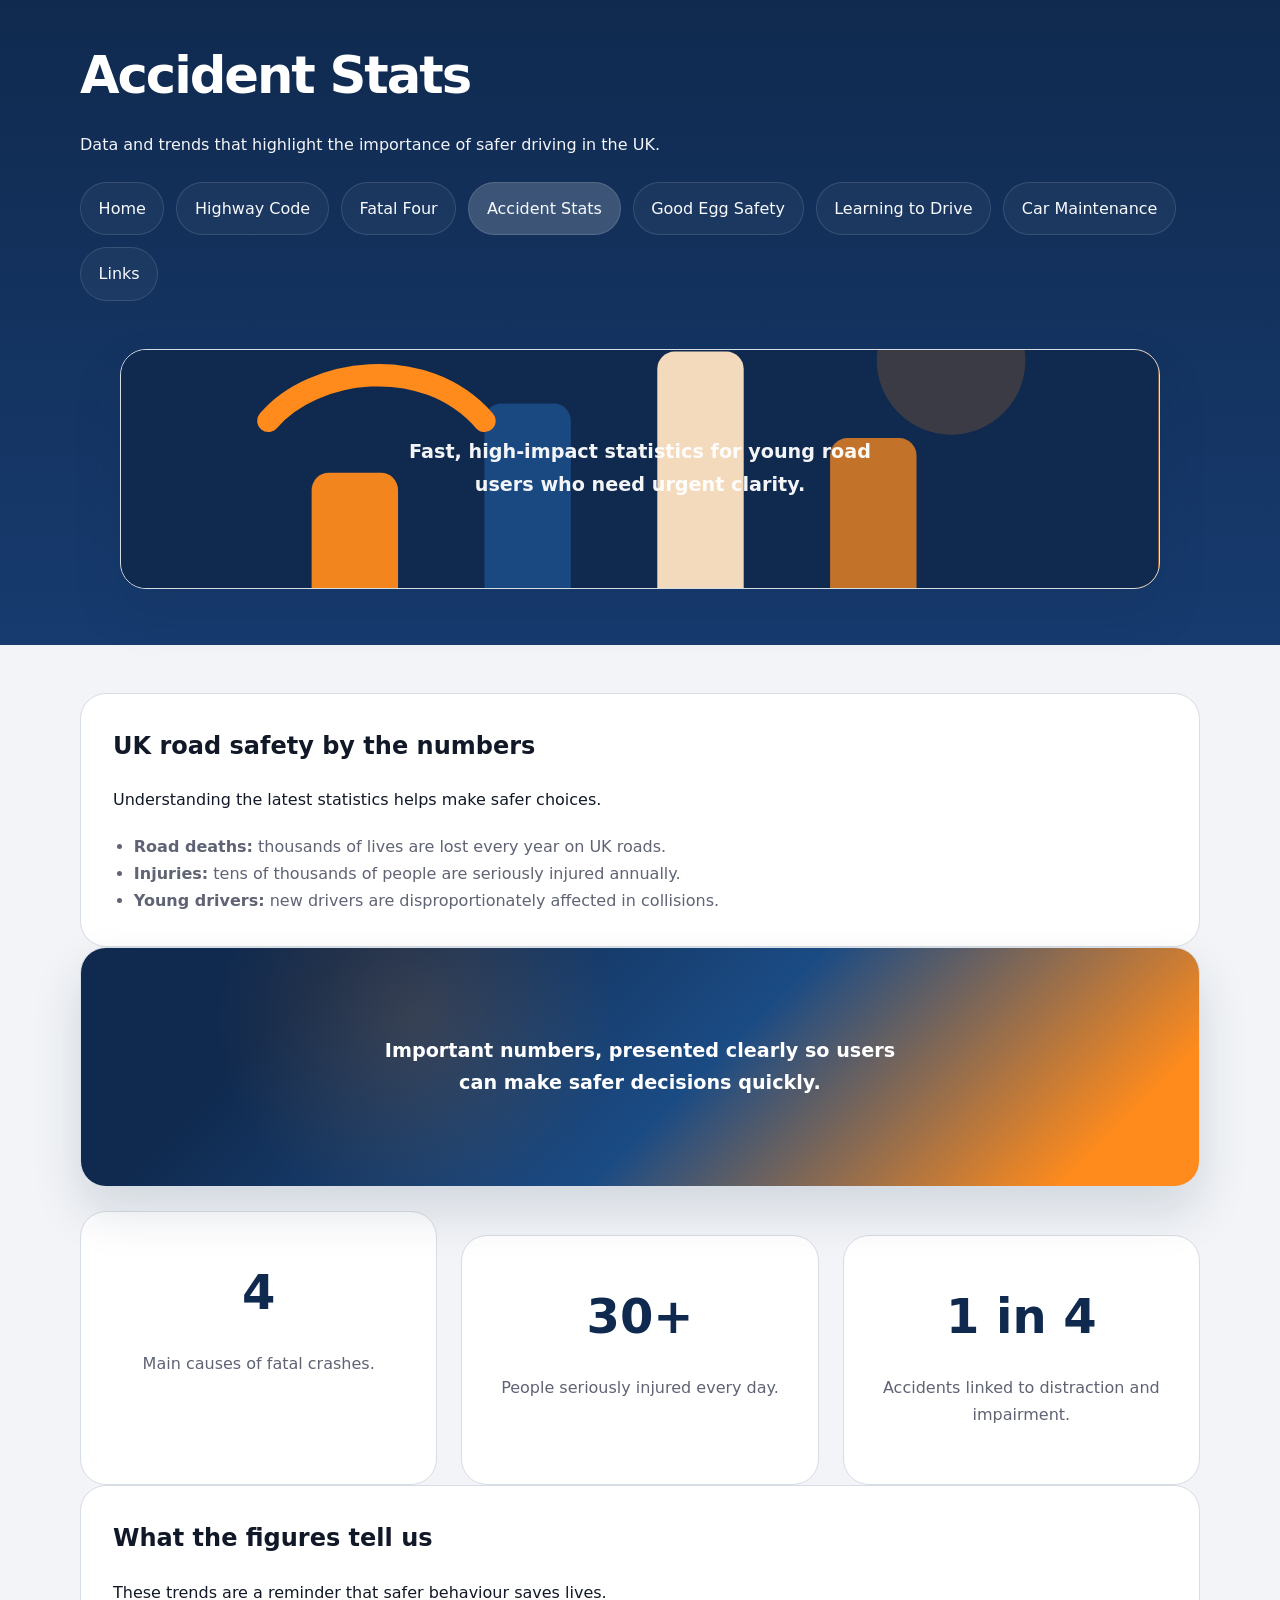
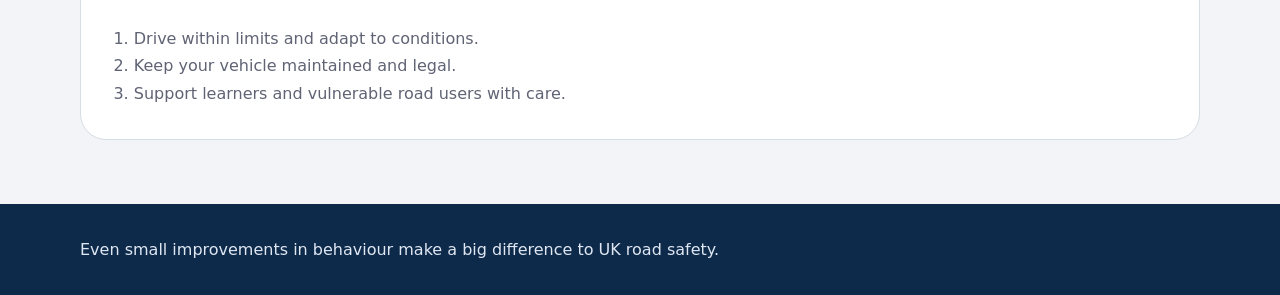
==== accident-stats.html @ f9543c54 "main done" ====
﻿<!DOCTYPE html>
<html lang="en">

<head>
    <meta charset="UTF-8">
    <meta name="viewport" content="width=device-width, initial-scale=1.0">
    <title>Accident Stats</title>
    <link rel="stylesheet" href="assets/css/style.css">
</head>

<body>
    <header class="site-header">
        <div class="container header-top">
            <div>
                <h1>Accident Stats</h1>
                <p>Data and trends that highlight the importance of safer driving in the UK.</p>
                <nav class="main-nav">
                    <a href="index.html">Home</a>
                    <a href="highway-code.html">Highway Code</a>
                    <a href="fatal-four.html">Fatal Four</a>
                    <a href="accident-stats.html" class="active">Accident Stats</a>
                    <a href="good-egg-safety.html">Good Egg Safety</a>
                    <a href="learning-to-drive.html">Learning to Drive</a>
                    <a href="car-maintenance.html">Car Maintenance</a>
                    <a href="links.html">Links</a>
                </nav>
            </div>
            <figure class="page-image stats" aria-hidden="true">
                <img src="assets/images/hero-stats.svg" alt="Road safety statistics illustration">
                <p>Fast, high-impact statistics for young road users who need urgent clarity.</p>
            </figure>
        </div>
    </header>

    <main class="container">
        <section class="section-block">
            <h2>UK road safety by the numbers</h2>
            <p>Understanding the latest statistics helps make safer choices.</p>
            <ul>
                <li><strong>Road deaths:</strong> thousands of lives are lost every year on UK roads.</li>
                <li><strong>Injuries:</strong> tens of thousands of people are seriously injured annually.</li>
                <li><strong>Young drivers:</strong> new drivers are disproportionately affected in collisions.</li>
            </ul>
        </section>

        <section class="page-image stats">
            <p>Important numbers, presented clearly so users can make safer decisions quickly.</p>
        </section>

        <section class="grid-3 stats-grid">
            <article class="stat-card">
                <h3>4</h3>
                <p>Main causes of fatal crashes.</p>
            </article>
            <article class="stat-card">
                <h3>30+</h3>
                <p>People seriously injured every day.</p>
            </article>
            <article class="stat-card">
                <h3>1 in 4</h3>
                <p>Accidents linked to distraction and impairment.</p>
            </article>
        </section>

        <section class="section-block">
            <h2>What the figures tell us</h2>
            <p>These trends are a reminder that safer behaviour saves lives.</p>
            <ol>
                <li>Drive within limits and adapt to conditions.</li>
                <li>Keep your vehicle maintained and legal.</li>
                <li>Support learners and vulnerable road users with care.</li>
            </ol>
        </section>
    </main>

    <footer class="site-footer">
        <div class="container">
            <p>Even small improvements in behaviour make a big difference to UK road safety.</p>
        </div>
    </footer>
</body>

</html>
---- assets/css/style.css ----
/* UK Road Safety website style */
:root {
    --bg: #f2f4f7;
    --surface: #ffffff;
    --text: #111827;
    --muted: #5f6374;
    --primary: #102a4f;
    --primary-soft: #1b4b84;
    --accent: #ff8b1c;
    --accent-soft: #ffe4c2;
    --border: #d7dde4;
    --shadow: 0 24px 50px rgba(16, 42, 79, 0.14);
    --header-bg: linear-gradient(180deg, #102a4f, #173b6f);
    --footer-bg: #0e2a4a;
}

* {
    box-sizing: border-box;
}

body {
    margin: 0;
    font-family: Inter, system-ui, -apple-system, BlinkMacSystemFont, "Segoe UI", sans-serif;
    color: var(--text);
    background: var(--bg);
    line-height: 1.7;
}

img {
    max-width: 100%;
    display: block;
}

.container {
    width: min(1120px, calc(100% - 2rem));
    margin: 0 auto;
}

.site-header {
    background: var(--header-bg);
    color: white;
    padding: 2rem 0 2.5rem;
}

.header-top {
    display: grid;
    gap: 2rem;
}

.secondary-header {
    padding-top: 1.5rem;
    padding-bottom: 1.5rem;
}

.site-header h1 {
    margin: 0 0 0.75rem;
    font-size: clamp(2rem, 4vw, 3.25rem);
    letter-spacing: -0.04em;
}

.site-header p {
    margin: 0;
    max-width: 720px;
    color: rgba(255, 255, 255, 0.95);
}

.main-nav {
    margin-top: 1.5rem;
    display: flex;
    flex-wrap: wrap;
    gap: 0.75rem;
}

.main-nav a {
    color: #f7fafc;
    text-decoration: none;
    padding: 0.75rem 1.1rem;
    border-radius: 999px;
    border: 1px solid rgba(255, 255, 255, 0.12);
    background: rgba(255, 255, 255, 0.04);
    transition: background 0.2s ease, transform 0.2s ease;
}

.main-nav a:hover,
.main-nav a.active {
    background: rgba(255, 255, 255, 0.18);
}

main {
    padding: 3rem 0 4rem;
}

.page-home .hero-card {
    background: var(--surface);
    border: 1px solid var(--border);
    border-radius: 28px;
    box-shadow: var(--shadow);
    padding: 3rem;
    margin-bottom: 2rem;
}

.hero-card h2 {
    margin-top: 0;
    font-size: clamp(2rem, 3.5vw, 3.2rem);
    line-height: 1.05;
}

.hero-card p {
    color: var(--muted);
    margin: 1rem 0 1.75rem;
    max-width: 760px;
}

.button {
    display: inline-flex;
    align-items: center;
    justify-content: center;
    text-decoration: none;
    border-radius: 999px;
    padding: 0.95rem 1.8rem;
    font-weight: 700;
    transition: transform 0.2s ease, box-shadow 0.2s ease, background 0.2s ease;
}

.button-primary {
    background: var(--accent);
    color: white;
}

.button-primary:hover {
    transform: translateY(-1px);
    box-shadow: 0 14px 30px rgba(255, 139, 28, 0.18);
}

.section-block,
.feature-card,
.stat-card,
.page-image {
    background: var(--surface);
    border: 1px solid var(--border);
    border-radius: 26px;
    padding: 2rem;
}

.page-image {
    min-height: 240px;
    display: flex;
    align-items: center;
    justify-content: center;
    text-align: center;
    position: relative;
    overflow: hidden;
    color: white;
    box-shadow: var(--shadow);
}

.page-image img {
    position: absolute;
    inset: 0;
    width: 100%;
    height: 100%;
    object-fit: cover;
    z-index: 0;
}

.page-image>* {
    position: relative;
    z-index: 1;
}

.page-image::before {
    content: "";
    position: absolute;
    inset: 0;
    opacity: 0.35;
    background: radial-gradient(circle at 30% 30%, rgba(255, 139, 28, 0.45), transparent 25%);
}

.page-image p {
    position: relative;
    margin: 0;
    font-size: clamp(1rem, 2vw, 1.2rem);
    font-weight: 700;
    max-width: 520px;
}

.page-image.home {
    background: linear-gradient(135deg, #173b6f 20%, #1b4b84 55%, #ff8b1c 95%);
}

.page-image.law {
    background: linear-gradient(135deg, #102a4f 15%, #1b4b84 60%, #ff8b1c 95%);
}

.page-image.fatal {
    background: linear-gradient(135deg, #112d57 20%, #1f537d 55%, #ff8b1c 90%);
}

.page-image.stats {
    background: linear-gradient(135deg, #102a4f 20%, #1b4b84 55%, #ff8b1c 90%);
}

.page-image.safety {
    background: linear-gradient(135deg, #173b6f 20%, #1f4f7d 55%, #ff8b1c 92%);
}

.page-image.learning {
    background: linear-gradient(135deg, #102a4f 20%, #154374 55%, #ff8b1c 95%);
}

.page-image.maintenance {
    background: linear-gradient(135deg, #102a4f 25%, #1b4b84 55%, #ff8b1c 90%);
}

.page-image.links {
    background: linear-gradient(135deg, #112d57 22%, #1b4b84 55%, #ff8b1c 90%);
}

.section-block+.section-block,
.feature-card+.feature-card,
.stat-card+.stat-card,
.page-image+.section-block {
    margin-top: 1.5rem;
}

.section-block h2,
.feature-card h3,
.stat-card h3 {
    margin-top: 0;
}

.section-block ul,
.section-block ol {
    margin: 1.2rem 0 0;
    padding-left: 1.3rem;
}

.section-block li,
.feature-card p,
.stat-card p {
    color: var(--muted);
}

.grid-2,
.grid-3,
.hero-grid {
    display: grid;
    gap: 1.5rem;
    margin-top: 1.5rem;
}

.grid-2 {
    grid-template-columns: repeat(2, minmax(0, 1fr));
}

.grid-3,
.hero-grid {
    grid-template-columns: repeat(3, minmax(0, 1fr));
}

.stats-grid {
    align-items: stretch;
}

.stat-card {
    text-align: center;
    padding: 2.5rem 1.75rem;
}

.stat-card h3 {
    margin: 0 0 0.75rem;
    font-size: 3rem;
    color: var(--primary);
}

.links-list {
    list-style: none;
    padding: 0;
    margin: 1.25rem 0 0;
}

.links-list li {
    margin-bottom: 0.9rem;
}

.links-list a {
    color: var(--primary);
    text-decoration: none;
    font-weight: 600;
}

.links-list a:hover {
    text-decoration: underline;
}

.site-footer {
    background: var(--footer-bg);
    color: #f4f6f8;
    padding: 2rem 0;
}

.site-footer p {
    margin: 0;
    color: #dfe7f2;
}

@media (max-width: 900px) {

    .grid-2,
    .grid-3,
    .hero-grid,
    .hero-block {
        grid-template-columns: 1fr;
    }
}

@media (max-width: 640px) {

    .site-header,
    .secondary-header {
        padding-top: 1.25rem;
        padding-bottom: 1.25rem;
    }

    .main-nav {
        flex-direction: column;
        gap: 0.65rem;
    }
}
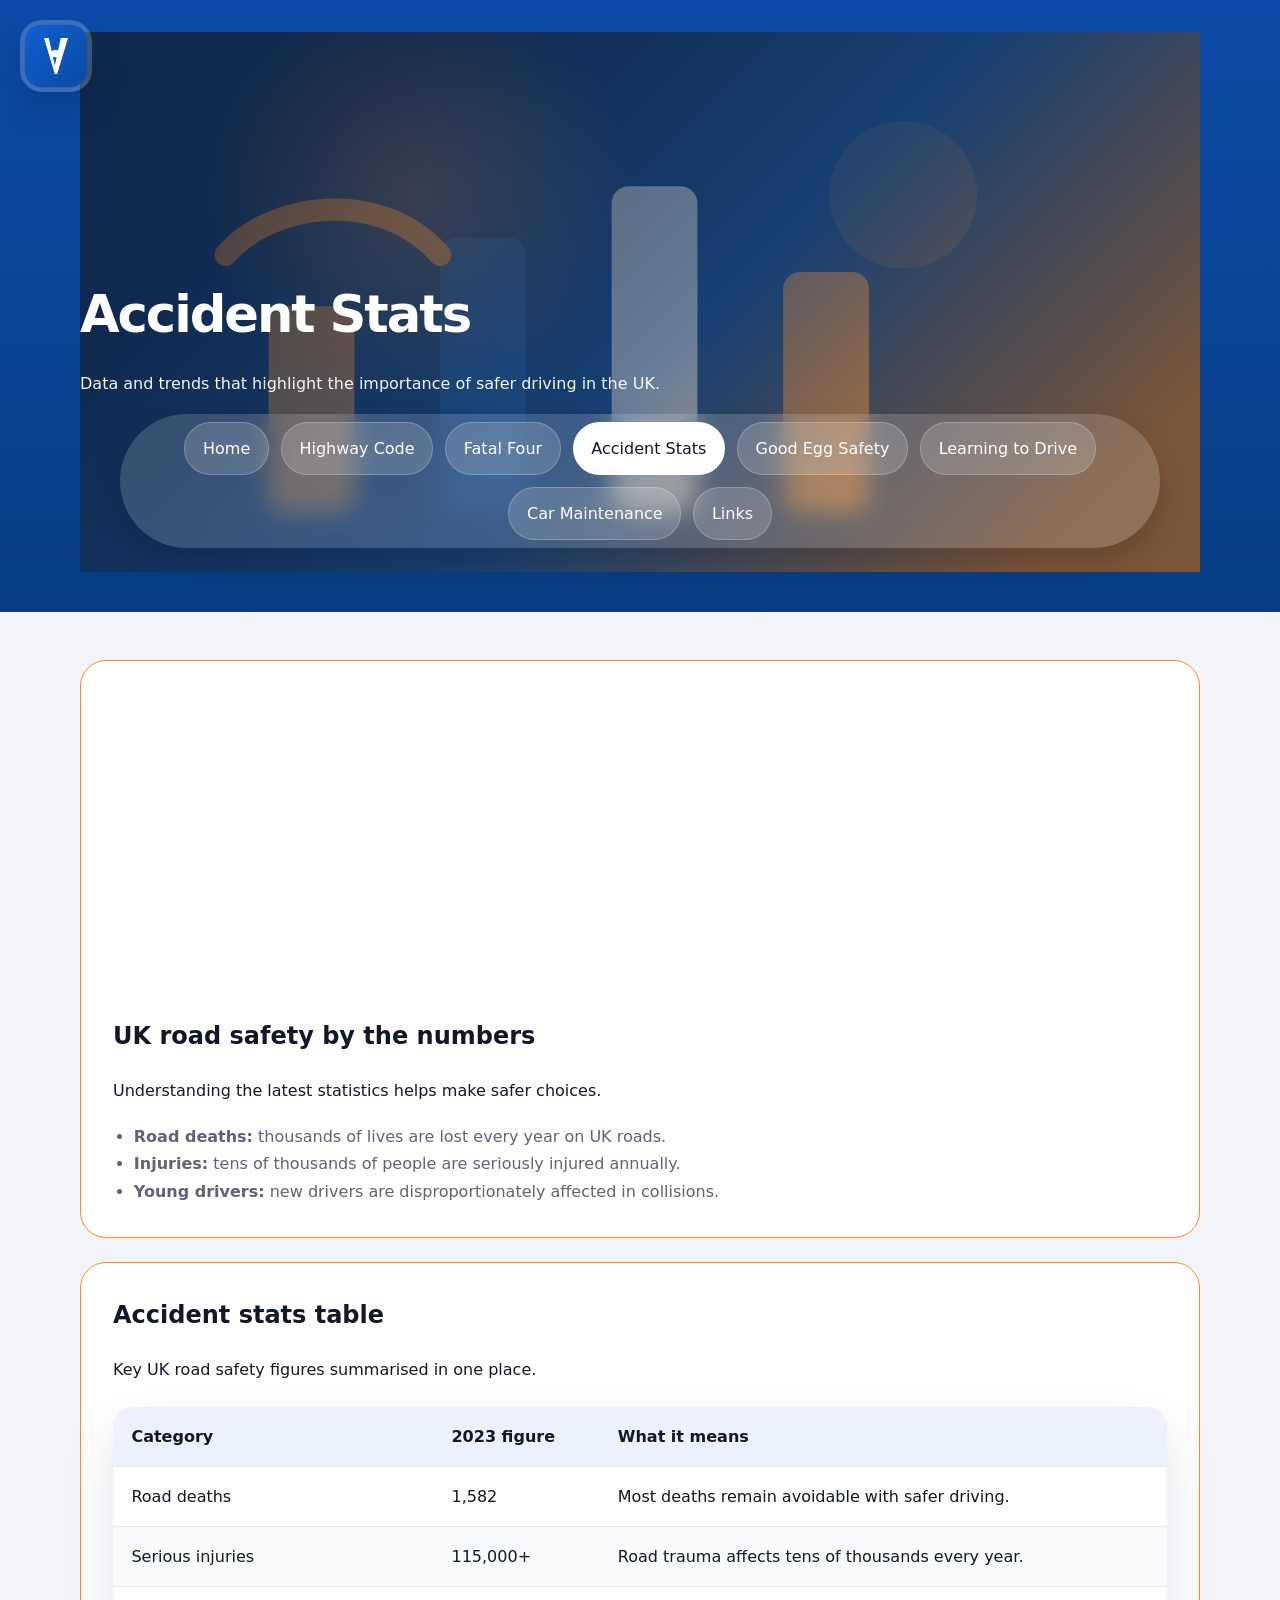
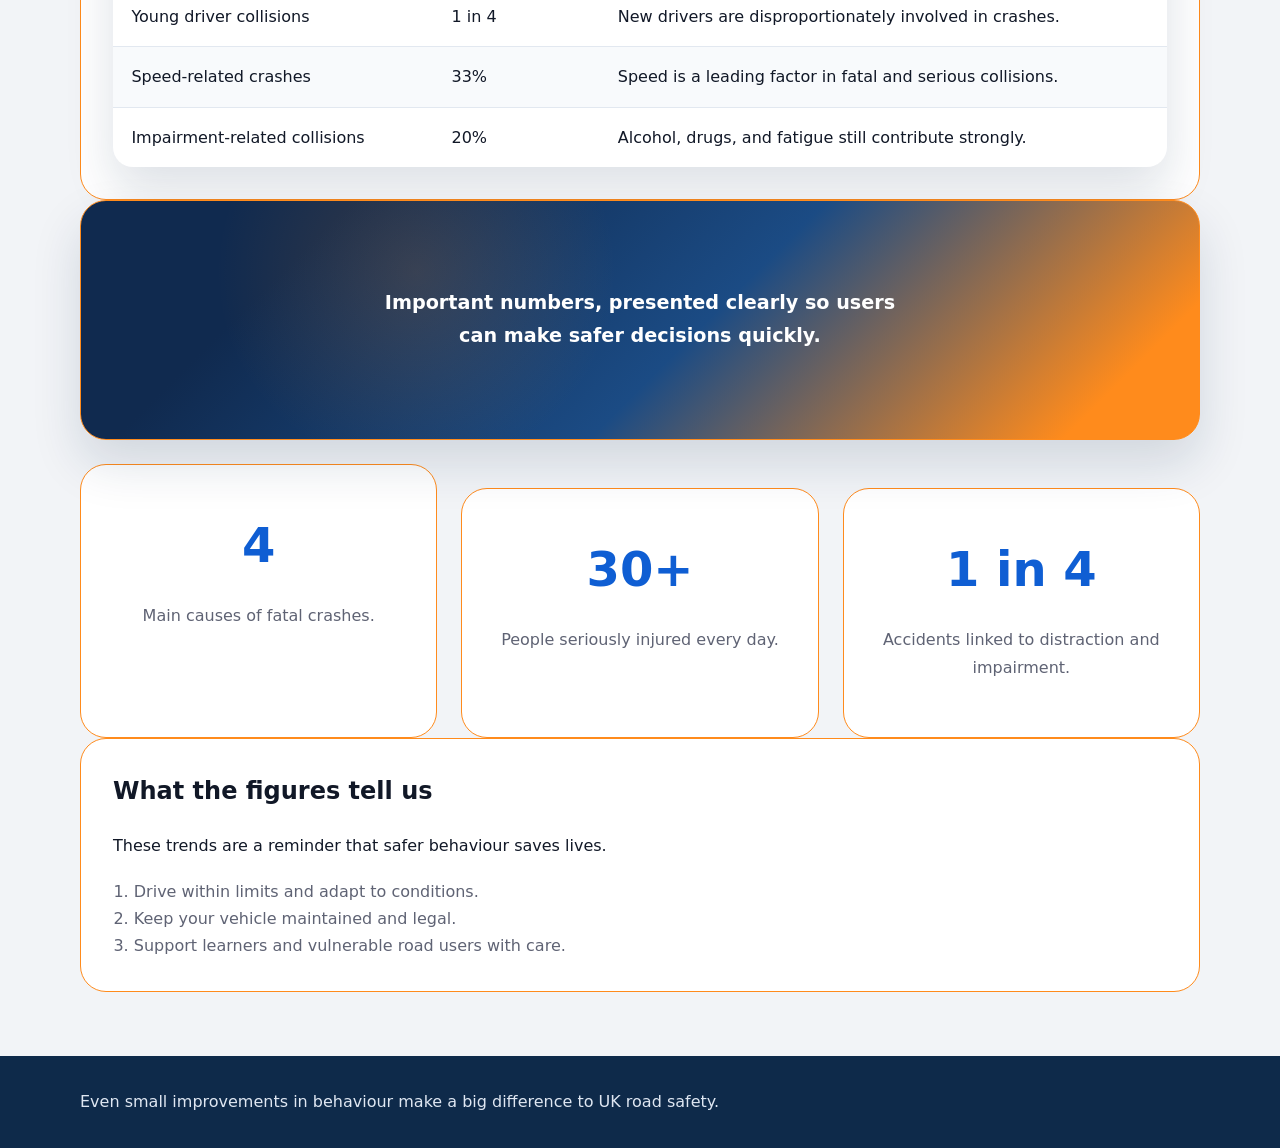
==== commit f3a017e9: "Add files via upload" ====
--- a/accident-stats.html
+++ b/accident-stats.html
@@ -10,6 +10,9 @@
 
 <body>
     <header class="site-header">
+        <a href="index.html" class="site-logo" aria-label="UK Road Safety home">
+            <img src="assets/images/logo.svg" alt="UK Road Safety logo">
+        </a>
         <div class="container header-top">
             <div>
                 <h1>Accident Stats</h1>
@@ -34,6 +37,10 @@
 
     <main class="container">
         <section class="section-block">
+            <iframe width="560" height="315" src="https://www.youtube.com/embed/P8gjFXZlfZg?si=FpI3hJax6mUrP0jm"
+                title="YouTube video player" frameborder="0"
+                allow="accelerometer; autoplay; clipboard-write; encrypted-media; gyroscope; picture-in-picture; web-share"
+                referrerpolicy="strict-origin-when-cross-origin" allowfullscreen></iframe>
             <h2>UK road safety by the numbers</h2>
             <p>Understanding the latest statistics helps make safer choices.</p>
             <ul>
@@ -41,6 +48,47 @@
                 <li><strong>Injuries:</strong> tens of thousands of people are seriously injured annually.</li>
                 <li><strong>Young drivers:</strong> new drivers are disproportionately affected in collisions.</li>
             </ul>
+        </section>
+
+        <section class="section-block">
+            <h2>Accident stats table</h2>
+            <p>Key UK road safety figures summarised in one place.</p>
+            <table class="stats-table">
+                <thead>
+                    <tr>
+                        <th>Category</th>
+                        <th>2023 figure</th>
+                        <th>What it means</th>
+                    </tr>
+                </thead>
+                <tbody>
+                    <tr>
+                        <td>Road deaths</td>
+                        <td>1,582</td>
+                        <td>Most deaths remain avoidable with safer driving.</td>
+                    </tr>
+                    <tr>
+                        <td>Serious injuries</td>
+                        <td>115,000+</td>
+                        <td>Road trauma affects tens of thousands every year.</td>
+                    </tr>
+                    <tr>
+                        <td>Young driver collisions</td>
+                        <td>1 in 4</td>
+                        <td>New drivers are disproportionately involved in crashes.</td>
+                    </tr>
+                    <tr>
+                        <td>Speed-related crashes</td>
+                        <td>33%</td>
+                        <td>Speed is a leading factor in fatal and serious collisions.</td>
+                    </tr>
+                    <tr>
+                        <td>Impairment-related collisions</td>
+                        <td>20%</td>
+                        <td>Alcohol, drugs, and fatigue still contribute strongly.</td>
+                    </tr>
+                </tbody>
+            </table>
         </section>
 
         <section class="page-image stats">
--- a/assets/css/style.css
+++ b/assets/css/style.css
@@ -4,13 +4,13 @@
     --surface: #ffffff;
     --text: #111827;
     --muted: #5f6374;
-    --primary: #102a4f;
-    --primary-soft: #1b4b84;
+    --primary: #0f5ed3;
+    --primary-soft: #0a4ca3;
     --accent: #ff8b1c;
     --accent-soft: #ffe4c2;
-    --border: #d7dde4;
+    --border: #ff8b1c;
     --shadow: 0 24px 50px rgba(16, 42, 79, 0.14);
-    --header-bg: linear-gradient(180deg, #102a4f, #173b6f);
+    --header-bg: linear-gradient(180deg, #0f5ed3, #0a4ca3);
     --footer-bg: #0e2a4a;
 }
 
@@ -37,14 +37,101 @@
 }
 
 .site-header {
+    position: relative;
+    overflow: hidden;
     background: var(--header-bg);
     color: white;
     padding: 2rem 0 2.5rem;
+    min-height: 480px;
+}
+
+.site-header::before {
+    content: "";
+    position: absolute;
+    inset: 0;
+    background: rgba(0, 0, 0, 0.2);
+    z-index: 1;
+}
+
+.site-logo {
+    position: absolute;
+    top: 1.25rem;
+    left: 1.25rem;
+    z-index: 4;
+    width: 72px;
+    height: 72px;
+    display: inline-flex;
+    align-items: center;
+    justify-content: center;
+    padding: 0.01rem;
+    border-radius: 22px;
+    background: rgba(255, 255, 255, 0.2);
+    box-shadow: 0 18px 34px rgba(0, 0, 0, 0.16);
+}
+
+.site-logo img {
+    display: block;
+    width: 100%;
+    height: auto;
+}
+
+.site-header .container {
+    position: relative;
+    z-index: 2;
+    padding-top: 4rem;
 }
 
 .header-top {
     display: grid;
     gap: 2rem;
+    align-items: center;
+    min-height: 540px;
+}
+
+.main-nav {
+    position: absolute;
+    bottom: 1.5rem;
+    top: auto;
+    left: 50%;
+    right: auto;
+    transform: translateX(-50%);
+    width: min(100%, 1040px);
+    z-index: 3;
+    justify-content: center;
+    background: rgba(255, 255, 255, 0.16);
+    backdrop-filter: blur(12px);
+    padding: 0.5rem 0.75rem;
+    border-radius: 999px;
+    box-shadow: 0 14px 30px rgba(0, 0, 0, 0.16);
+    margin-top: 0;
+}
+
+.site-header h1,
+.site-header p {
+    position: relative;
+    z-index: 3;
+}
+
+.site-header .page-image {
+    position: absolute;
+    inset: 0;
+    margin: 0;
+    padding: 0;
+    width: 100%;
+    height: 100%;
+    border-radius: 0;
+    border: none;
+    box-shadow: none;
+    overflow: hidden;
+    z-index: 0;
+    background-position: center;
+    background-size: cover;
+    background-repeat: no-repeat;
+}
+
+.site-header .page-image img,
+.site-header .page-image p {
+    display: none;
 }
 
 .secondary-header {
@@ -69,21 +156,24 @@
     display: flex;
     flex-wrap: wrap;
     gap: 0.75rem;
+    justify-content: center;
 }
 
 .main-nav a {
-    color: #f7fafc;
+    color: #ffffff;
     text-decoration: none;
     padding: 0.75rem 1.1rem;
     border-radius: 999px;
-    border: 1px solid rgba(255, 255, 255, 0.12);
-    background: rgba(255, 255, 255, 0.04);
-    transition: background 0.2s ease, transform 0.2s ease;
+    border: 1px solid rgba(255, 255, 255, 0.22);
+    background: rgba(255, 255, 255, 0.16);
+    transition: background 0.2s ease, transform 0.2s ease, color 0.2s ease;
 }
 
 .main-nav a:hover,
 .main-nav a.active {
-    background: rgba(255, 255, 255, 0.18);
+    background: #ffffff;
+    color: var(--text);
+    border-color: rgba(255, 255, 255, 0.9);
 }
 
 main {
@@ -163,6 +253,58 @@
     z-index: 0;
 }
 
+.email-form {
+    display: grid;
+    gap: 1.25rem;
+    margin-top: 1rem;
+}
+
+.email-form .form-grid {
+    display: grid;
+    grid-template-columns: repeat(2, minmax(0, 1fr));
+    gap: 1rem;
+}
+
+.email-form label {
+    display: flex;
+    flex-direction: column;
+    gap: 0.5rem;
+    font-weight: 600;
+    color: var(--text);
+}
+
+.email-form input,
+.email-form textarea {
+    width: 100%;
+    padding: 1rem 1rem;
+    border: 1px solid #cbd5e1;
+    border-radius: 16px;
+    background: #ffffff;
+    color: var(--text);
+    font: inherit;
+}
+
+.email-form textarea {
+    min-height: 140px;
+    resize: vertical;
+}
+
+.email-form .button {
+    width: fit-content;
+}
+
+.form-note {
+    margin: 0;
+    color: var(--muted);
+    font-size: 0.95rem;
+}
+
+@media (max-width: 720px) {
+    .email-form .form-grid {
+        grid-template-columns: 1fr;
+    }
+}
+
 .page-image>* {
     position: relative;
     z-index: 1;
@@ -216,6 +358,38 @@
     background: linear-gradient(135deg, #112d57 22%, #1b4b84 55%, #ff8b1c 90%);
 }
 
+.site-header .page-image.home {
+    background-image: linear-gradient(135deg, rgba(23, 59, 111, 0.75) 20%, rgba(27, 75, 132, 0.65) 55%, rgba(255, 139, 28, 0.45) 95%), url("../images/hero-home.svg");
+}
+
+.site-header .page-image.law {
+    background-image: linear-gradient(135deg, rgba(16, 42, 79, 0.75) 15%, rgba(27, 75, 132, 0.65) 60%, rgba(255, 139, 28, 0.45) 95%), url("../images/hero-law.svg");
+}
+
+.site-header .page-image.fatal {
+    background-image: linear-gradient(135deg, rgba(17, 45, 87, 0.75) 20%, rgba(31, 83, 125, 0.65) 55%, rgba(255, 139, 28, 0.45) 90%), url("../images/hero-fatal.svg");
+}
+
+.site-header .page-image.stats {
+    background-image: linear-gradient(135deg, rgba(16, 42, 79, 0.75) 20%, rgba(27, 75, 132, 0.65) 55%, rgba(255, 139, 28, 0.45) 90%), url("../images/hero-stats.svg");
+}
+
+.site-header .page-image.safety {
+    background-image: linear-gradient(135deg, rgba(23, 59, 111, 0.75) 20%, rgba(31, 79, 125, 0.65) 55%, rgba(255, 139, 28, 0.45) 92%), url("../images/hero-safety.svg");
+}
+
+.site-header .page-image.learning {
+    background-image: linear-gradient(135deg, rgba(16, 42, 79, 0.75) 20%, rgba(21, 67, 116, 0.65) 55%, rgba(255, 139, 28, 0.45) 95%), url("../images/hero-learning.svg");
+}
+
+.site-header .page-image.maintenance {
+    background-image: linear-gradient(135deg, rgba(16, 42, 79, 0.75) 25%, rgba(27, 75, 132, 0.65) 55%, rgba(255, 139, 28, 0.45) 90%), url("../images/hero-maintenance.svg");
+}
+
+.site-header .page-image.links {
+    background-image: linear-gradient(135deg, rgba(17, 45, 87, 0.75) 22%, rgba(27, 75, 132, 0.65) 55%, rgba(255, 139, 28, 0.45) 90%), url("../images/hero-links.svg");
+}
+
 .section-block+.section-block,
 .feature-card+.feature-card,
 .stat-card+.stat-card,
@@ -293,6 +467,44 @@
     text-decoration: underline;
 }
 
+.stats-table {
+    width: 100%;
+    border-collapse: collapse;
+    margin-top: 1.5rem;
+    background: #ffffff;
+    box-shadow: var(--shadow);
+    border-radius: 20px;
+    overflow: hidden;
+}
+
+.stats-table th,
+.stats-table td {
+    padding: 1rem 1.15rem;
+    border-bottom: 1px solid #e2e8f0;
+    text-align: left;
+}
+
+.stats-table thead th {
+    background: rgba(15, 94, 211, 0.08);
+    color: var(--text);
+    font-weight: 700;
+}
+
+.stats-table tbody tr:nth-child(even) {
+    background: #f8fafc;
+}
+
+.stats-table tbody tr:last-child td {
+    border-bottom: none;
+}
+
+.stats-table caption {
+    caption-side: bottom;
+    margin-top: 0.75rem;
+    color: var(--muted);
+    font-size: 0.95rem;
+}
+
 .site-footer {
     background: var(--footer-bg);
     color: #f4f6f8;
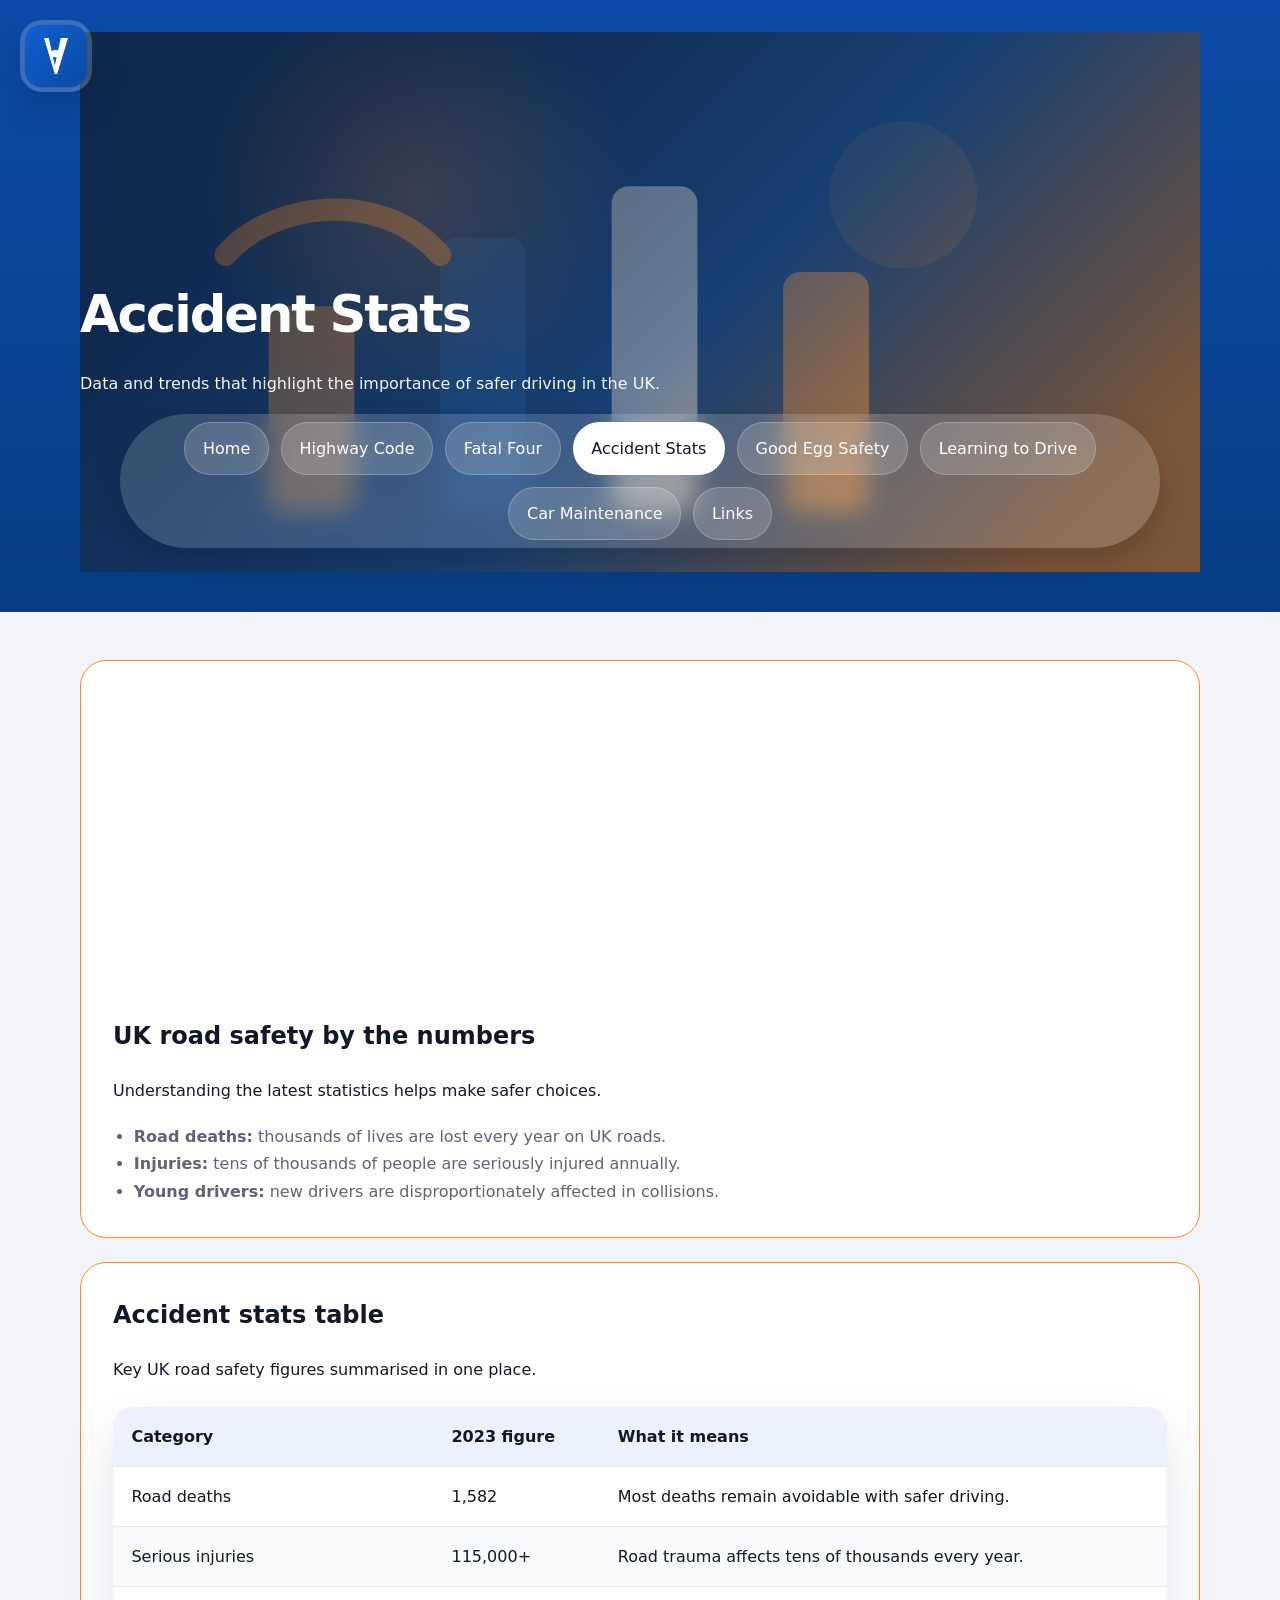
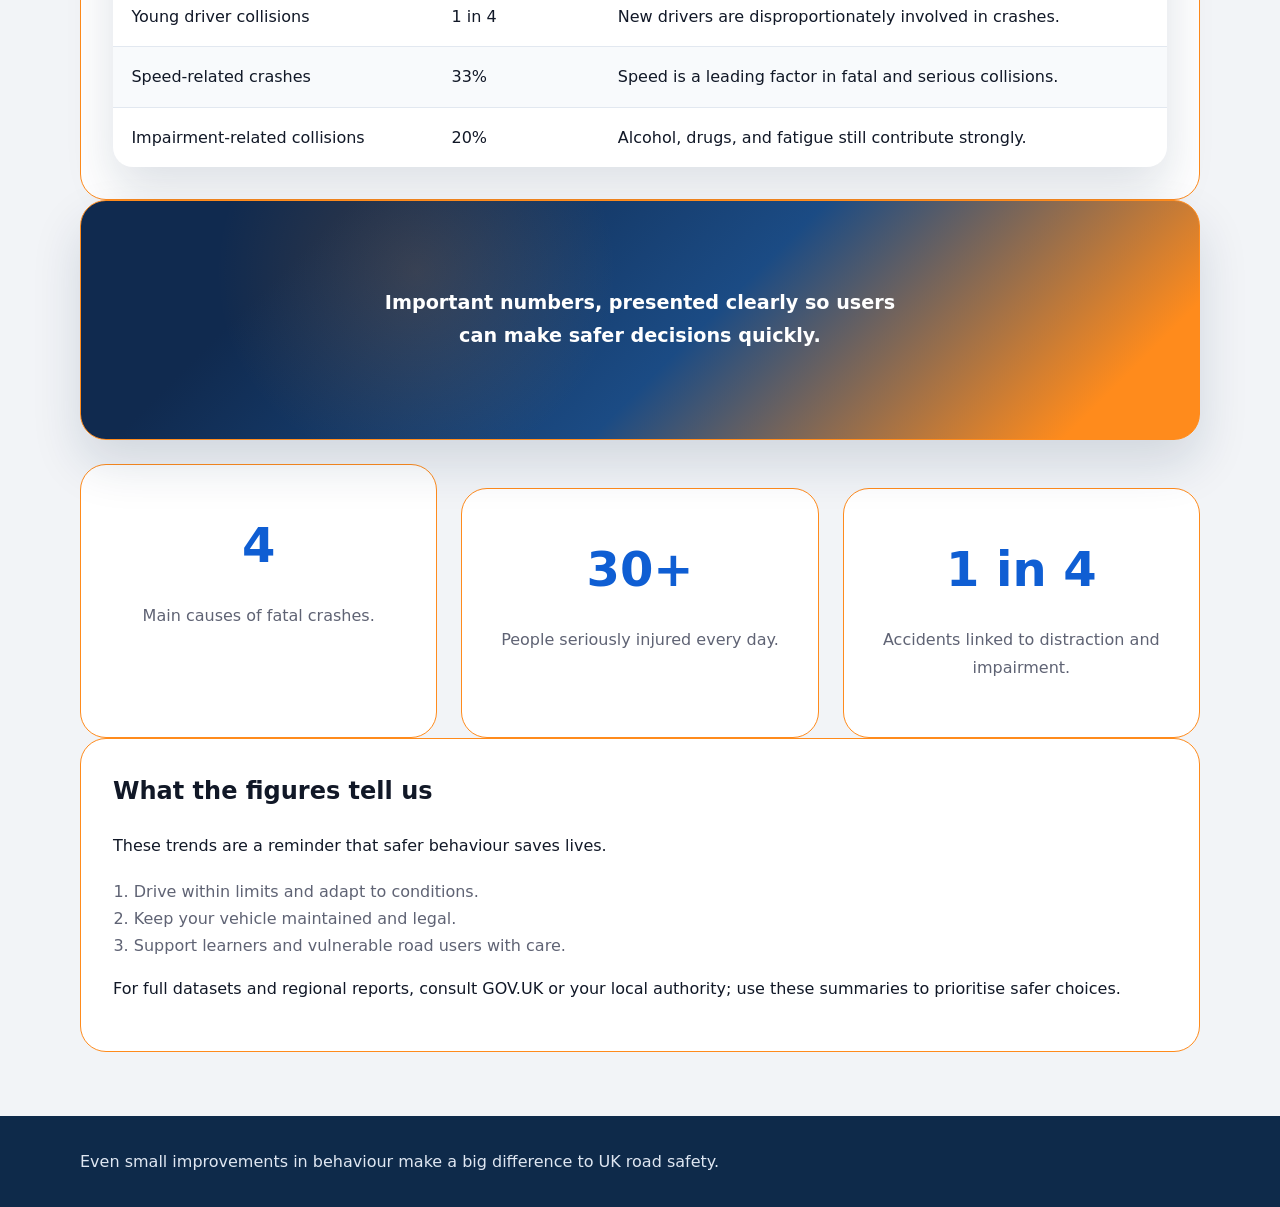
==== commit 7a1d3a74: "updated:   maintenance-tips.html" ====
--- a/accident-stats.html
+++ b/accident-stats.html
@@ -118,6 +118,7 @@
                 <li>Keep your vehicle maintained and legal.</li>
                 <li>Support learners and vulnerable road users with care.</li>
             </ol>
+            <p>For full datasets and regional reports, consult GOV.UK or your local authority; use these summaries to prioritise safer choices.</p>
         </section>
     </main>
 
